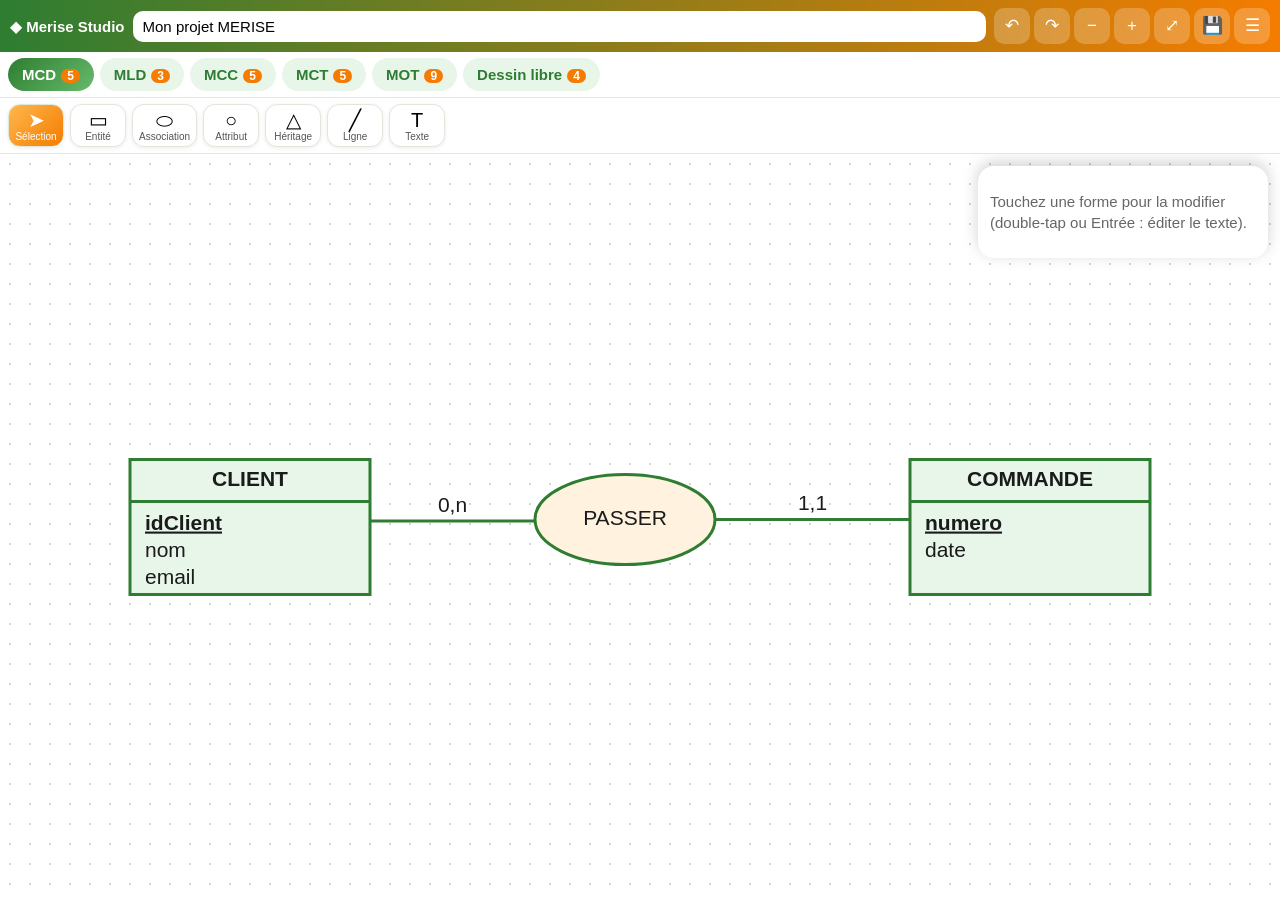
==== index.html @ a1bb3702 "Merise Studio : MCD, MLD, MCC, MCT, MOT" ====
<!DOCTYPE html>
<html lang="fr"><head><meta charset="utf-8">
<meta name="viewport" content="width=device-width,initial-scale=1,maximum-scale=1,user-scalable=no">
<title>Merise Studio</title><link rel="stylesheet" href="style.css"></head>
<body>
<header id="top"><b class="logo">◆ Merise Studio</b><input id="nomProjet" aria-label="Nom du projet">
 <div class="btns"><button data-a="undo" title="Annuler">↶</button><button data-a="redo" title="Rétablir">↷</button>
 <button data-a="zm" title="Zoom -">−</button><button data-a="zp" title="Zoom +">+</button><button data-a="fit" title="Ajuster">⤢</button>
 <button data-a="save" title="Enregistrer">💾</button><button data-a="menu" title="Projets et export">☰</button></div></header>
<nav id="onglets"></nav><div id="outils"></div>
<main><svg id="toile" xmlns="http://www.w3.org/2000/svg"></svg>
<section id="panneau"><button class="poignee" data-a="pan">Propriétés ▲</button><div class="corps"></div></section></main>
<div id="menu" hidden><div class="carte"><button class="fermer" data-m="fermer">✕</button><div class="corps"></div></div></div>
<input type="file" id="fichier" accept=".json" hidden>
<script src="modele.js"></script><script src="rendu.js"></script><script src="stockage.js"></script><script src="interactions.js"></script>
</body></html>
---- style.css ----
/* Identité visuelle : vert, orange, blanc */
:root{--v:#2e7d32;--v2:#66bb6a;--o:#f57c00;--o2:#ffb74d;--bg:#f4f8f1;--ombre:0 4px 14px rgba(0,0,0,.14)}
*{box-sizing:border-box}html,body{margin:0;height:100%}
body{display:flex;flex-direction:column;height:100dvh;font:15px/1.4 "Segoe UI",Roboto,Arial,sans-serif;background:var(--bg);color:#1b1b1b}
#top{display:flex;gap:8px;align-items:center;padding:8px 10px;color:#fff;background:linear-gradient(90deg,var(--v),var(--o));box-shadow:var(--ombre)}
.logo{white-space:nowrap}#nomProjet{flex:1;min-width:60px;border:0;border-radius:10px;padding:7px 10px;font-size:15px}
.btns{display:flex;gap:4px}button{font:inherit;cursor:pointer}
.btns button{width:36px;height:36px;border:0;border-radius:10px;background:rgba(255,255,255,.22);color:#fff;font-size:17px}
#onglets,#outils{display:flex;gap:6px;overflow-x:auto;padding:6px 8px;background:#fff;border-bottom:1px solid #dfe8da}
#onglets button{border:0;border-radius:18px;padding:6px 14px;background:#e8f5e9;color:var(--v);white-space:nowrap;font-weight:600}
#onglets button.actif{background:linear-gradient(135deg,var(--v),var(--v2));color:#fff}
#onglets i{font-style:normal;background:var(--o);color:#fff;border-radius:9px;padding:0 6px;margin-left:5px;font-size:12px}
#outils button{min-width:56px;border:1px solid #dfe8da;border-radius:12px;background:#fff;padding:4px 6px;box-shadow:0 1px 4px rgba(0,0,0,.08);font-size:20px;line-height:1.1}
#outils small{display:block;font-size:10px;color:#555}
#outils button.actif{background:linear-gradient(135deg,var(--o2),var(--o));color:#fff}#outils button.actif small{color:#fff}
main{position:relative;flex:1;overflow:hidden}
#toile{width:100%;height:100%;touch-action:none;background:#fff radial-gradient(#cfd8c9 1px,transparent 1px) 0 0/20px 20px;font-family:Arial,sans-serif;user-select:none}
#panneau{position:absolute;left:0;right:0;bottom:0;max-height:60%;overflow:auto;background:#fff;border-radius:18px 18px 0 0;box-shadow:0 -4px 16px rgba(0,0,0,.18);transform:translateY(calc(100% - 38px));transition:transform .25s}
#panneau.ouvert{transform:none}.poignee{display:block;width:100%;height:38px;border:0;background:linear-gradient(90deg,var(--v2),var(--o2));color:#fff;font-weight:600}
.corps{padding:10px 12px}.corps label{display:block;margin:6px 0 2px;font-size:12px;color:#555}
.corps textarea,.corps input[type=number]{width:100%;border:1px solid #cdd8c8;border-radius:10px;padding:6px 8px;font:inherit}
.corps .rang{display:flex;gap:8px;align-items:center;flex-wrap:wrap}.corps input[type=color]{width:44px;height:34px;border:0;padding:0;background:none}
.corps button,#menu button{border:0;border-radius:10px;padding:8px 12px;margin:3px 3px 0 0;background:linear-gradient(135deg,var(--v),var(--v2));color:#fff;box-shadow:0 2px 6px rgba(0,0,0,.15)}
button.or{background:linear-gradient(135deg,var(--o),var(--o2))!important}.aide{color:#666}
@media(min-width:800px){#panneau{left:auto;right:12px;top:12px;bottom:auto;width:290px;border-radius:16px;transform:none}.poignee{display:none}}
#menu{position:fixed;inset:0;background:rgba(0,0,0,.4);display:flex;align-items:flex-end;justify-content:center;z-index:9}#menu[hidden]{display:none}
#menu .carte{position:relative;width:min(560px,100%);max-height:88%;overflow:auto;background:#fff;border-radius:20px 20px 0 0;box-shadow:var(--ombre)}
#menu .fermer{position:absolute;right:8px;top:8px;background:var(--o)}#menu h3{color:var(--v);margin:14px 0 6px}
.ligne{display:flex;flex-wrap:wrap;gap:4px;align-items:center;border-bottom:1px solid #eee;padding:6px 0}.ligne span{flex:1;font-size:12px;color:#777}
@media(min-width:800px){#menu{align-items:center}#menu .carte{border-radius:20px}}
@media print{#top,#onglets,#outils,#panneau,#menu{display:none!important}#toile{background:#fff}.ui{display:none}}
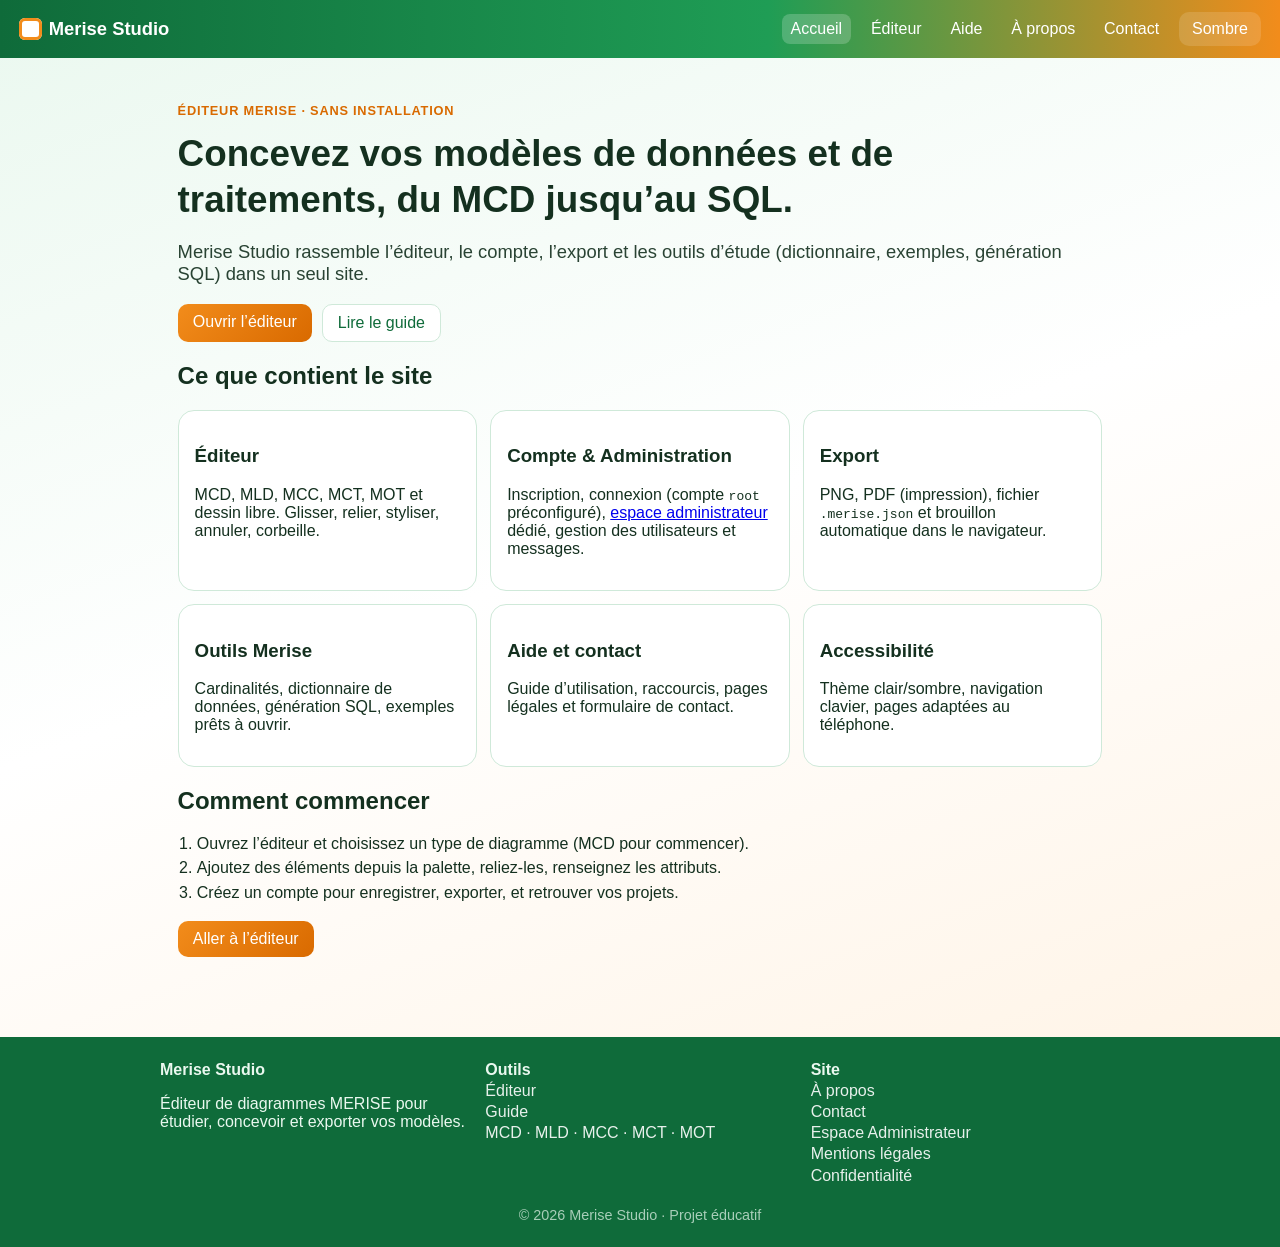
==== commit a69f1c0f: "Update Merise Studio application Co-authored-by: Copilot <223556219+Copilot@users.noreply.github.com" ====
--- a/index.html
+++ b/index.html
@@ -1,16 +1,47 @@
 <!DOCTYPE html>
-<html lang="fr"><head><meta charset="utf-8">
-<meta name="viewport" content="width=device-width,initial-scale=1,maximum-scale=1,user-scalable=no">
-<title>Merise Studio</title><link rel="stylesheet" href="style.css"></head>
-<body>
-<header id="top"><b class="logo">◆ Merise Studio</b><input id="nomProjet" aria-label="Nom du projet">
- <div class="btns"><button data-a="undo" title="Annuler">↶</button><button data-a="redo" title="Rétablir">↷</button>
- <button data-a="zm" title="Zoom -">−</button><button data-a="zp" title="Zoom +">+</button><button data-a="fit" title="Ajuster">⤢</button>
- <button data-a="save" title="Enregistrer">💾</button><button data-a="menu" title="Projets et export">☰</button></div></header>
-<nav id="onglets"></nav><div id="outils"></div>
-<main><svg id="toile" xmlns="http://www.w3.org/2000/svg"></svg>
-<section id="panneau"><button class="poignee" data-a="pan">Propriétés ▲</button><div class="corps"></div></section></main>
-<div id="menu" hidden><div class="carte"><button class="fermer" data-m="fermer">✕</button><div class="corps"></div></div></div>
-<input type="file" id="fichier" accept=".json" hidden>
-<script src="modele.js"></script><script src="rendu.js"></script><script src="stockage.js"></script><script src="interactions.js"></script>
-</body></html>
+<html lang="fr">
+<head>
+<meta charset="utf-8">
+<meta name="viewport" content="width=device-width,initial-scale=1">
+<meta name="description" content="Merise Studio : éditeur gratuit de diagrammes MCD, MLD, MCC, MCT et MOT. Enregistrez, exportez en PNG ou PDF, générez du SQL.">
+<meta name="theme-color" content="#0f6b3a">
+<title>Merise Studio — diagrammes MERISE en ligne</title>
+<link rel="icon" href="favicon.svg" type="image/svg+xml">
+<link rel="manifest" href="manifest.webmanifest">
+<link rel="stylesheet" href="css/style.css">
+</head>
+<body data-page="index.html">
+<main id="contenu" class="page">
+  <section class="hero">
+    <p class="eyebrow">Éditeur MERISE · sans installation</p>
+    <h1>Concevez vos modèles de données et de traitements, du MCD jusqu’au SQL.</h1>
+    <p class="lead">Merise Studio rassemble l’éditeur, le compte, l’export et les outils d’étude (dictionnaire, exemples, génération SQL) dans un seul site.</p>
+    <p class="cta">
+      <a class="btn primaire" href="editeur.html">Ouvrir l’éditeur</a>
+      <a class="btn" href="aide.html">Lire le guide</a>
+    </p>
+  </section>
+  <section class="bloc">
+    <h2>Ce que contient le site</h2>
+    <div class="cartes">
+      <article><h3>Éditeur</h3><p>MCD, MLD, MCC, MCT, MOT et dessin libre. Glisser, relier, styliser, annuler, corbeille.</p></article>
+      <article><h3>Compte & Administration</h3><p>Inscription, connexion (compte <code>root</code> préconfiguré), <a href="admin.html">espace administrateur</a> dédié, gestion des utilisateurs et messages.</p></article>
+      <article><h3>Export</h3><p>PNG, PDF (impression), fichier <code>.merise.json</code> et brouillon automatique dans le navigateur.</p></article>
+      <article><h3>Outils Merise</h3><p>Cardinalités, dictionnaire de données, génération SQL, exemples prêts à ouvrir.</p></article>
+      <article><h3>Aide et contact</h3><p>Guide d’utilisation, raccourcis, pages légales et formulaire de contact.</p></article>
+      <article><h3>Accessibilité</h3><p>Thème clair/sombre, navigation clavier, pages adaptées au téléphone.</p></article>
+    </div>
+  </section>
+  <section class="bloc">
+    <h2>Comment commencer</h2>
+    <ol class="etapes">
+      <li>Ouvrez l’éditeur et choisissez un type de diagramme (MCD pour commencer).</li>
+      <li>Ajoutez des éléments depuis la palette, reliez-les, renseignez les attributs.</li>
+      <li>Créez un compte pour enregistrer, exporter, et retrouver vos projets.</li>
+    </ol>
+    <p class="cta"><a class="btn primaire" href="editeur.html">Aller à l’éditeur</a></p>
+  </section>
+</main>
+<script src="js/site.js"></script>
+</body>
+</html>
--- a/css/style.css
+++ b/css/style.css
@@ -0,0 +1,134 @@
+/* Merise Studio : vert, orange et blanc, cartes arrondies */
+:root{--vert:#1f9d55;--vert2:#0f6b3a;--orange:#f28c1b;--orange2:#d96a00;--texte:#14301f}
+*{box-sizing:border-box}
+body{margin:0;min-height:100vh;display:flex;flex-direction:column;color:var(--texte);
+  font-family:"Trebuchet MS","Segoe UI",sans-serif;
+  background:linear-gradient(160deg,#eaf8ef,#fff 45%,#fff1e0)}
+.barre{display:flex;flex-wrap:wrap;gap:.6rem;align-items:center;padding:.7rem 1rem;color:#fff;
+  background:linear-gradient(90deg,var(--vert2),var(--vert) 60%,var(--orange))}
+.barre h1{font-size:1.25rem;margin:0}
+.actions{display:flex;flex-wrap:wrap;gap:.4rem;margin-left:auto}
+input,select,textarea{font:inherit;padding:.45rem .7rem;border-radius:10px;border:1px solid #bfdcca;max-width:100%}
+.barre input,.barre select{border:0}
+button{font:inherit;border:0;border-radius:10px;padding:.5rem .8rem;cursor:pointer;background:#fff;color:var(--vert2);box-shadow:0 1px 3px #0002}
+button.primaire{background:linear-gradient(135deg,var(--orange),var(--orange2));color:#fff}
+button.danger{background:#fff1e0;color:var(--orange2)}
+button:disabled{opacity:.4;cursor:default}
+button.actif{background:var(--orange);color:#fff}
+:focus-visible{outline:3px solid var(--orange);outline-offset:2px}
+body.app main{flex:1;display:grid;grid-template-columns:180px 1fr 280px;gap:.8rem;padding:.8rem;min-height:0}
+.carte{background:#fff;border-radius:18px;padding:.9rem;border:1px solid #cfe9d9;box-shadow:0 4px 16px #0f6b3a22}
+.carte h2{margin:0 0 .6rem;font-size:1rem}
+#boutonsPalette{display:flex;flex-direction:column;gap:.5rem}
+#boutonsPalette button{background:#eaf8ef;text-align:left}
+.outils{display:flex;flex-wrap:wrap;gap:.4rem}
+.outils button{background:#eaf8ef}
+.outils button.danger{background:#fff1e0}
+.outils button.actif{background:var(--orange);color:#fff}
+#champs{display:flex;flex-direction:column;gap:.5rem;margin-top:.8rem}
+#champs label{font-size:.9rem;display:flex;flex-direction:column;gap:.2rem}
+#champs textarea{min-height:110px}
+.aide{font-size:.9rem;opacity:.75}
+.zone{padding:0;overflow:auto;height:calc(100vh - 140px)}
+#toile{display:block;background-image:radial-gradient(#cfe9d9 1px,transparent 1px);background-size:24px 24px}
+.noeud{cursor:grab;touch-action:none}.lien{cursor:pointer}
+#toast{position:fixed;left:50%;bottom:1.2rem;transform:translateX(-50%);background:var(--vert2);color:#fff;
+  padding:.6rem 1.1rem;border-radius:999px;opacity:0;pointer-events:none;transition:opacity .25s;max-width:90vw;text-align:center}
+#toast.visible{opacity:1}
+dialog{border:0;border-radius:20px;padding:1.2rem;width:min(92vw,440px);box-shadow:0 10px 40px #0004}
+dialog::backdrop{background:#0f6b3a66}
+dialog h2{margin-top:0}
+dialog form,.liste{display:flex;flex-direction:column;gap:.6rem}
+.liste button{display:flex;justify-content:space-between;gap:1rem;text-align:left;background:#eaf8ef}
+.liste button.danger{background:#fff1e0}
+.ligne{display:flex;gap:.4rem;align-items:center;justify-content:space-between;padding:.4rem 0;border-bottom:1px solid #e3f1e8}
+.ligne small{display:block;opacity:.7}
+.erreur{color:#b3261e;margin:0}
+@media(max-width:860px){
+  body.app main{grid-template-columns:1fr}
+  #boutonsPalette{flex-direction:row;flex-wrap:wrap}
+  .zone{height:60vh}
+  .actions{margin-left:0}
+}
+@media(prefers-reduced-motion:reduce){#toast{transition:none}}
+/* Panneau de style */
+#proprietes{max-height:calc(100vh - 140px);overflow:auto}
+#champs h3{margin:.8rem 0 0;font-size:.95rem;color:var(--vert2);border-top:1px solid #cfe9d9;padding-top:.5rem}
+#champs h3:first-child{border-top:0;padding-top:0;margin-top:0}
+#champs label.ligneS{flex-direction:row;justify-content:space-between;align-items:center;gap:.6rem}
+#champs label.ligneS select{flex:1;min-width:0}
+.groupe-boutons{display:flex;gap:.3rem;margin:.2rem 0 .4rem}
+.groupe-boutons button{flex:1;padding:.35rem .4rem;font-size:.85rem;background:#eaf8ef;border-radius:8px;font-weight:600}
+.groupe-boutons button.actif{background:var(--orange);color:#fff}
+.groupe-boutons button.btn-u{text-decoration:underline}
+.groupe-boutons button.btn-b{font-weight:bold}
+.groupe-boutons button.btn-i{font-style:italic}
+.valeur-range{font-size:.8rem;color:#557;min-width:2.4rem;text-align:right;font-family:Consolas,monospace}
+.btn-petit{padding:.25rem .5rem;font-size:.78rem;background:#eaf8ef;border-radius:6px;cursor:pointer}
+.btn-petit:hover{background:#d5eedc}
+.ligne-outils{display:flex;flex-wrap:wrap;gap:.35rem;align-items:center;margin:.2rem 0}
+input[type=color]{padding:0;width:44px;height:30px;border:1px solid #bfdcca;background:#fff;cursor:pointer;border-radius:8px}
+input[type=range]{padding:0;flex:1;min-width:0;accent-color:var(--orange)}
+input[type=checkbox]{width:20px;height:20px;accent-color:var(--vert)}
+#champs button{background:#eaf8ef}
+html.sombre #champs h3{border-color:#2a5a3d;color:#6edb96}
+html.sombre .groupe-boutons button,html.sombre .btn-petit{background:#1c3a28;color:#e8f7ee}
+html.sombre .groupe-boutons button.actif{background:var(--orange);color:#fff}
+html.sombre .valeur-range{color:#9fc7ad}
+@media(max-width:860px){#proprietes{max-height:none}}
+
+/* ---- Site public ---- */
+.skip{position:absolute;left:-999px;top:.5rem;z-index:20;background:#fff;padding:.4rem .8rem;border-radius:8px}
+.skip:focus{left:.5rem}
+.site-barre{display:flex;flex-wrap:wrap;align-items:center;gap:.8rem;padding:.75rem 1.2rem;color:#fff;
+  background:linear-gradient(90deg,var(--vert2),var(--vert) 60%,var(--orange))}
+.marque,.marque-app{color:#fff;text-decoration:none;font-weight:700;font-size:1.15rem;display:flex;align-items:center;gap:.45rem}
+.logo{width:1.4rem;height:1.4rem;border-radius:6px;background:#fff;box-shadow:inset 0 0 0 3px #f28c1b}
+.site-nav{display:flex;flex-wrap:wrap;gap:.3rem .7rem;margin-left:auto;align-items:center}
+.site-nav a{color:#fff;text-decoration:none;padding:.35rem .55rem;border-radius:8px}
+.site-nav a[aria-current=page],.site-nav a:hover{background:#ffffff33}
+.menu-btn{display:none}
+.theme-btn{background:#ffffff22;color:#fff;box-shadow:none}
+.page{max-width:960px;margin:0 auto;padding:2rem 1.1rem 4rem}
+.hero h1{font-size:clamp(1.6rem,4vw,2.3rem);line-height:1.25;margin:.3rem 0 1rem}
+.eyebrow{text-transform:uppercase;letter-spacing:.06em;font-size:.8rem;color:var(--orange2);font-weight:700}
+.lead{font-size:1.15rem;opacity:.9}
+.cta{display:flex;flex-wrap:wrap;gap:.6rem;margin-top:1.2rem}
+a.btn{display:inline-block;text-decoration:none;border-radius:10px;padding:.55rem .95rem;background:#fff;color:var(--vert2);border:1px solid #cfe9d9}
+a.btn.primaire,button.primaire{background:linear-gradient(135deg,var(--orange),var(--orange2));color:#fff;border:0}
+.cartes{display:grid;grid-template-columns:repeat(auto-fit,minmax(240px,1fr));gap:.8rem}
+.cartes article{background:#fff;border:1px solid #cfe9d9;border-radius:16px;padding:1rem}
+.etapes{padding-left:1.2rem}
+.etapes li{margin:.4rem 0}
+.texte h2{color:var(--vert2);margin-top:1.8rem}
+.texte ul,.texte ol{line-height:1.55}
+.site-pied{margin-top:auto;background:#0f6b3a;color:#eaf8ef;padding:1.5rem 1.2rem}
+.pied-grille{display:grid;grid-template-columns:repeat(auto-fit,minmax(180px,1fr));gap:1rem;max-width:960px;margin:0 auto}
+.site-pied a{display:block;color:#fff;text-decoration:none;opacity:.9;margin:.2rem 0}
+.site-pied .copy{text-align:center;opacity:.7;margin:1.2rem 0 0;font-size:.9rem}
+.form-bloc{display:flex;flex-direction:column;gap:.7rem;max-width:440px}
+.ok{color:var(--vert2);font-weight:700}
+.table{width:100%;border-collapse:collapse}
+.table th,.table td{text-align:left;padding:.45rem .5rem;border-bottom:1px solid #cfe9d9}
+.zoom-barre{display:flex;flex-wrap:wrap;gap:.35rem;padding:.4rem .5rem;border-bottom:1px solid #cfe9d9;background:#f6fbf8;position:sticky;top:0;z-index:1}
+.zoom-barre button{padding:.3rem .6rem;font-size:.9rem}
+#toile.sans-grille{background-image:none}
+.cardin{display:flex;flex-wrap:wrap;gap:.3rem}
+.cardin button{background:#fff1e0}
+.dlg-code{width:min(92vw,640px)}
+.dlg-code textarea{width:100%;min-height:220px;font-family:Consolas,monospace;font-size:.85rem}
+html.sombre{color-scheme:dark}
+html.sombre body{color:#e8f7ee;background:#0c1a12}
+html.sombre .cartes article,html.sombre .carte,html.sombre dialog,html.sombre input,html.sombre select,html.sombre textarea,html.sombre a.btn:not(.primaire){background:#14261c;color:#e8f7ee;border-color:#2a5a3d}
+html.sombre button{background:#1c3a28;color:#e8f7ee}
+html.sombre button.primaire{background:linear-gradient(135deg,var(--orange),var(--orange2));color:#fff}
+html.sombre .zoom-barre{background:#102018;border-color:#2a5a3d}
+html.sombre .table th,html.sombre .table td{border-color:#2a5a3d}
+html.sombre .site-pied{background:#08140e}
+@media(max-width:720px){
+  .menu-btn{display:inline-block}
+  .site-nav{display:none;width:100%}
+  .site-nav.ouvert{display:flex;flex-direction:column;align-items:stretch}
+}
+body.app{min-height:100vh}
+.marque-app{margin-right:.4rem}
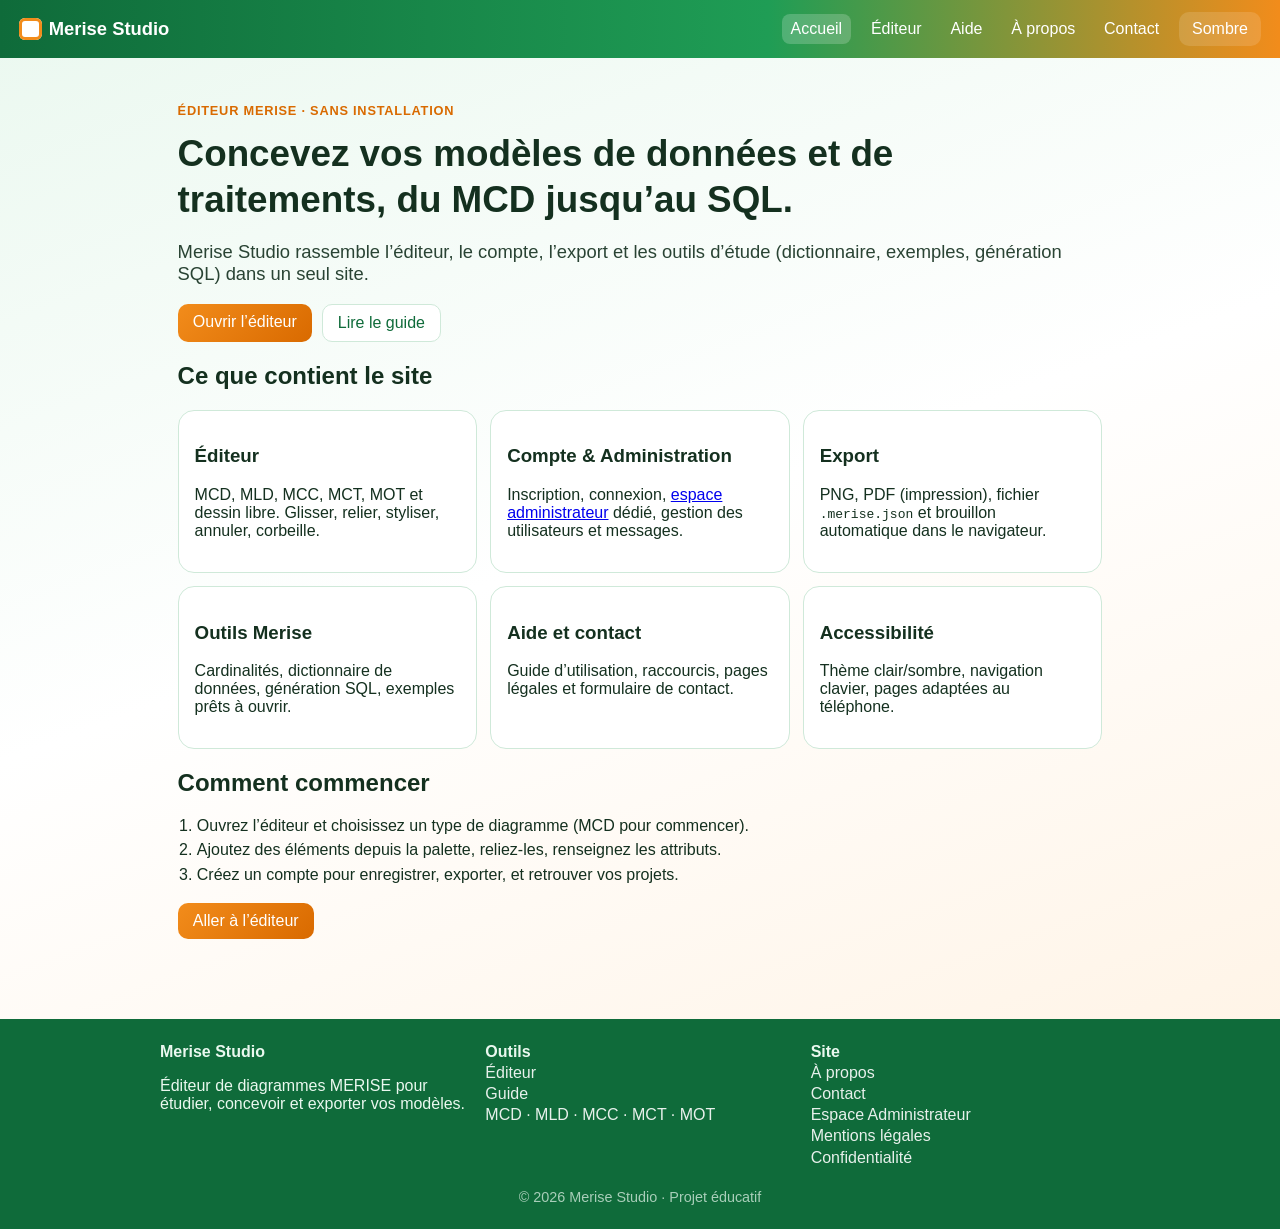
==== commit 0b25aac0: "Harden account password security Co-authored-by: Copilot <223556219+Copilot@users.noreply.github.com" ====
--- a/index.html
+++ b/index.html
@@ -25,7 +25,7 @@
     <h2>Ce que contient le site</h2>
     <div class="cartes">
       <article><h3>Éditeur</h3><p>MCD, MLD, MCC, MCT, MOT et dessin libre. Glisser, relier, styliser, annuler, corbeille.</p></article>
-      <article><h3>Compte & Administration</h3><p>Inscription, connexion (compte <code>root</code> préconfiguré), <a href="admin.html">espace administrateur</a> dédié, gestion des utilisateurs et messages.</p></article>
+      <article><h3>Compte & Administration</h3><p>Inscription, connexion, <a href="admin.html">espace administrateur</a> dédié, gestion des utilisateurs et messages.</p></article>
       <article><h3>Export</h3><p>PNG, PDF (impression), fichier <code>.merise.json</code> et brouillon automatique dans le navigateur.</p></article>
       <article><h3>Outils Merise</h3><p>Cardinalités, dictionnaire de données, génération SQL, exemples prêts à ouvrir.</p></article>
       <article><h3>Aide et contact</h3><p>Guide d’utilisation, raccourcis, pages légales et formulaire de contact.</p></article>
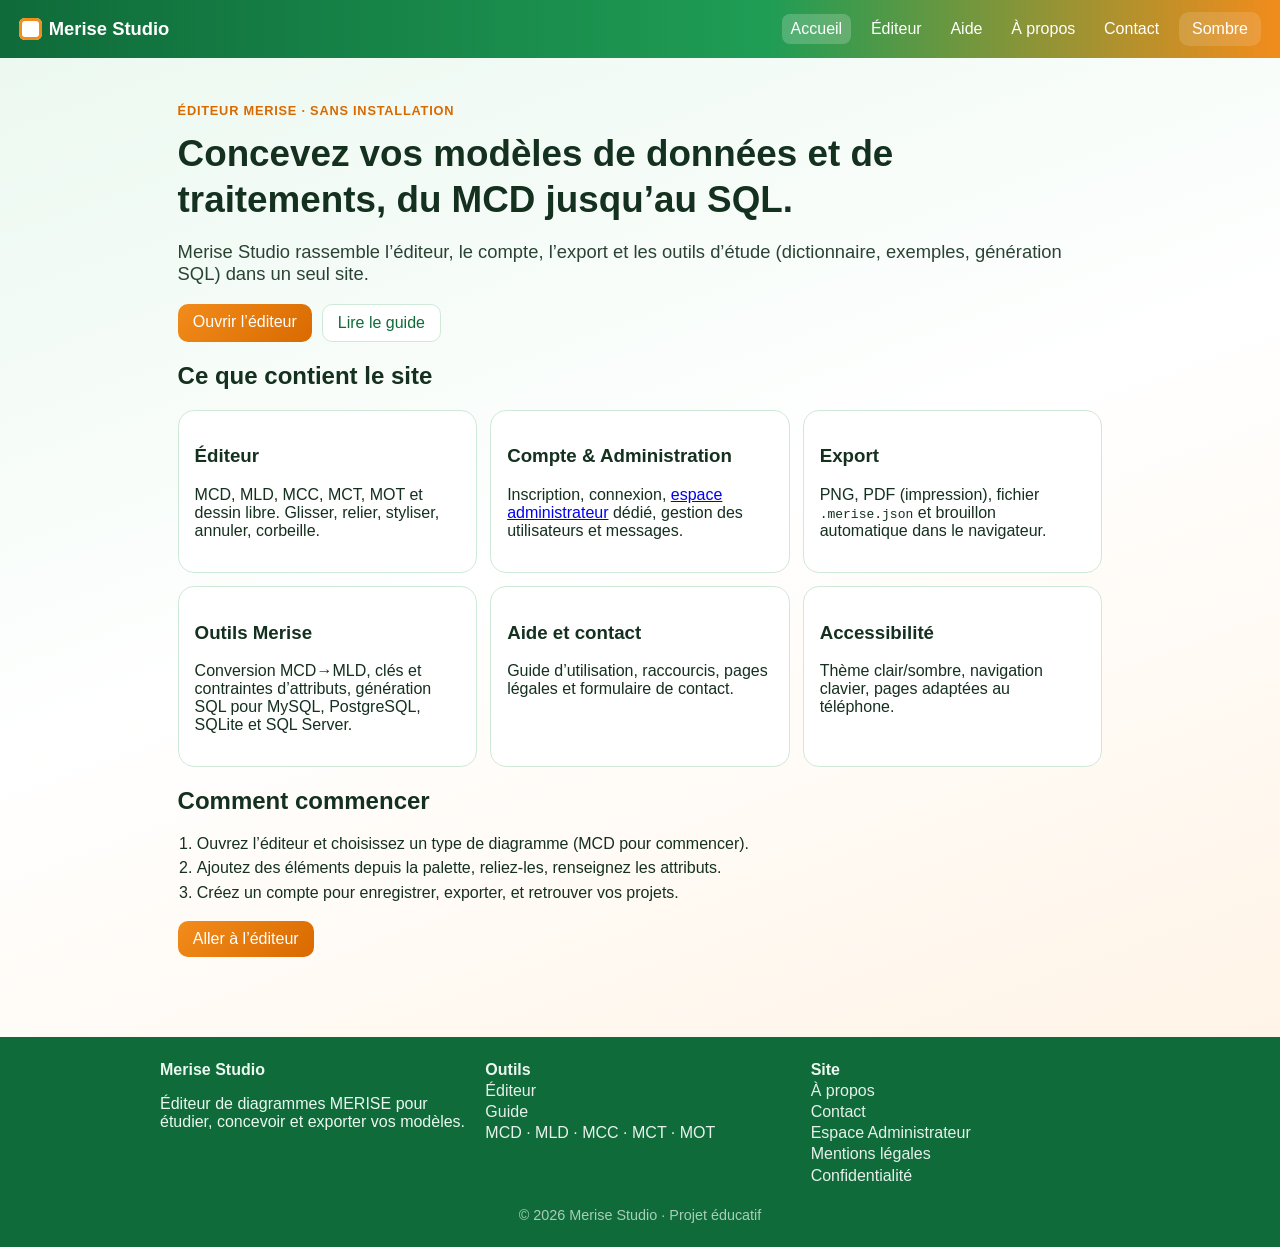
==== commit cb0738f9: "Add MERISE attribute editing and SQL generation Co-authored-by: Copilot <223556219+Copilot@users.nor" ====
--- a/index.html
+++ b/index.html
@@ -27,7 +27,7 @@
       <article><h3>Éditeur</h3><p>MCD, MLD, MCC, MCT, MOT et dessin libre. Glisser, relier, styliser, annuler, corbeille.</p></article>
       <article><h3>Compte & Administration</h3><p>Inscription, connexion, <a href="admin.html">espace administrateur</a> dédié, gestion des utilisateurs et messages.</p></article>
       <article><h3>Export</h3><p>PNG, PDF (impression), fichier <code>.merise.json</code> et brouillon automatique dans le navigateur.</p></article>
-      <article><h3>Outils Merise</h3><p>Cardinalités, dictionnaire de données, génération SQL, exemples prêts à ouvrir.</p></article>
+      <article><h3>Outils Merise</h3><p>Conversion MCD→MLD, clés et contraintes d’attributs, génération SQL pour MySQL, PostgreSQL, SQLite et SQL Server.</p></article>
       <article><h3>Aide et contact</h3><p>Guide d’utilisation, raccourcis, pages légales et formulaire de contact.</p></article>
       <article><h3>Accessibilité</h3><p>Thème clair/sombre, navigation clavier, pages adaptées au téléphone.</p></article>
     </div>
@@ -43,5 +43,6 @@
   </section>
 </main>
 <script src="js/site.js"></script>
+<script src="js/maintenance.js"></script>
 </body>
 </html>
--- a/css/style.css
+++ b/css/style.css
@@ -106,6 +106,12 @@
 .pied-grille{display:grid;grid-template-columns:repeat(auto-fit,minmax(180px,1fr));gap:1rem;max-width:960px;margin:0 auto}
 .site-pied a{display:block;color:#fff;text-decoration:none;opacity:.9;margin:.2rem 0}
 .site-pied .copy{text-align:center;opacity:.7;margin:1.2rem 0 0;font-size:.9rem}
+.maintenance-overlay{position:fixed;inset:0;z-index:10000;display:grid;place-items:center;padding:1.25rem;background:#0f241aee}
+.maintenance-card{width:min(100%,520px);padding:clamp(1.5rem,5vw,2.5rem);border-radius:20px;background:#fff;color:#14301f;text-align:center;box-shadow:0 16px 48px #0005}
+.maintenance-card h1{font-size:clamp(1.5rem,5vw,2rem);line-height:1.2}
+.maintenance-card p{line-height:1.6}
+.maintenance-label{color:var(--orange2);font-weight:700;text-transform:uppercase;letter-spacing:.08em}
+.maintenance-card .btn{margin-top:.5rem}
 .form-bloc{display:flex;flex-direction:column;gap:.7rem;max-width:440px}
 .ok{color:var(--vert2);font-weight:700}
 .table{width:100%;border-collapse:collapse}
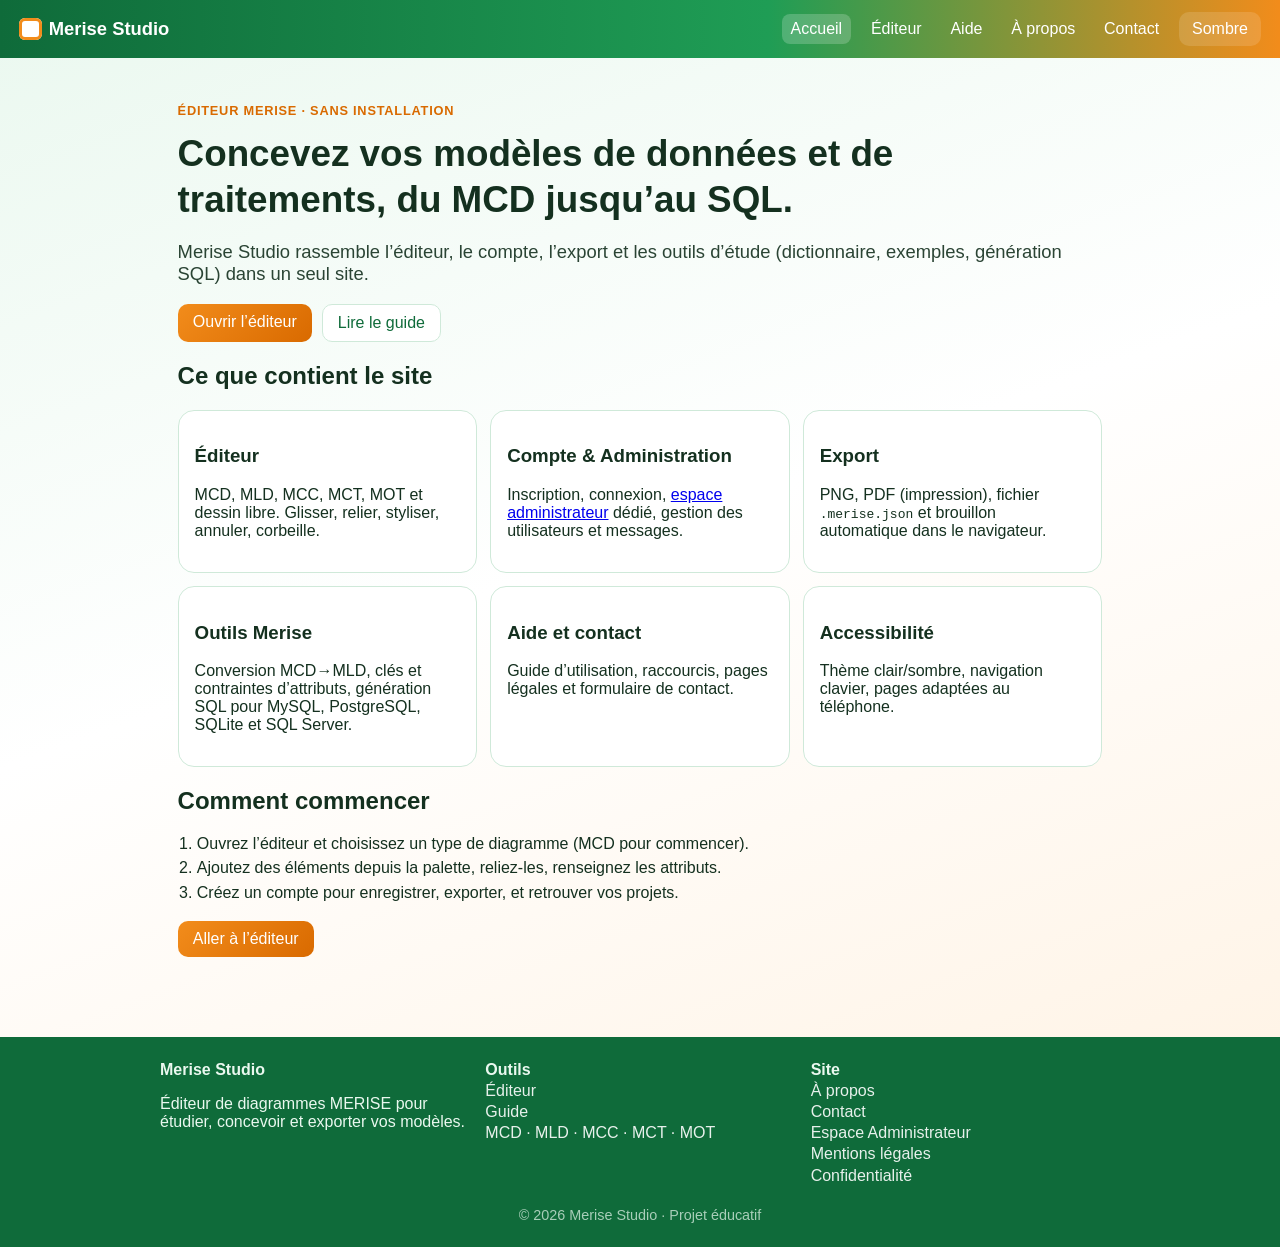
==== commit dbefe503: "feat: ajouter les animations professionnelles du site" ====
--- a/index.html
+++ b/index.html
@@ -1,48 +1,48 @@
-<!DOCTYPE html>
-<html lang="fr">
-<head>
-<meta charset="utf-8">
-<meta name="viewport" content="width=device-width,initial-scale=1">
-<meta name="description" content="Merise Studio : éditeur gratuit de diagrammes MCD, MLD, MCC, MCT et MOT. Enregistrez, exportez en PNG ou PDF, générez du SQL.">
-<meta name="theme-color" content="#0f6b3a">
-<title>Merise Studio — diagrammes MERISE en ligne</title>
-<link rel="icon" href="favicon.svg" type="image/svg+xml">
-<link rel="manifest" href="manifest.webmanifest">
-<link rel="stylesheet" href="css/style.css">
-</head>
-<body data-page="index.html">
-<main id="contenu" class="page">
-  <section class="hero">
-    <p class="eyebrow">Éditeur MERISE · sans installation</p>
-    <h1>Concevez vos modèles de données et de traitements, du MCD jusqu’au SQL.</h1>
-    <p class="lead">Merise Studio rassemble l’éditeur, le compte, l’export et les outils d’étude (dictionnaire, exemples, génération SQL) dans un seul site.</p>
-    <p class="cta">
-      <a class="btn primaire" href="editeur.html">Ouvrir l’éditeur</a>
-      <a class="btn" href="aide.html">Lire le guide</a>
-    </p>
-  </section>
-  <section class="bloc">
-    <h2>Ce que contient le site</h2>
-    <div class="cartes">
-      <article><h3>Éditeur</h3><p>MCD, MLD, MCC, MCT, MOT et dessin libre. Glisser, relier, styliser, annuler, corbeille.</p></article>
-      <article><h3>Compte & Administration</h3><p>Inscription, connexion, <a href="admin.html">espace administrateur</a> dédié, gestion des utilisateurs et messages.</p></article>
-      <article><h3>Export</h3><p>PNG, PDF (impression), fichier <code>.merise.json</code> et brouillon automatique dans le navigateur.</p></article>
-      <article><h3>Outils Merise</h3><p>Conversion MCD→MLD, clés et contraintes d’attributs, génération SQL pour MySQL, PostgreSQL, SQLite et SQL Server.</p></article>
-      <article><h3>Aide et contact</h3><p>Guide d’utilisation, raccourcis, pages légales et formulaire de contact.</p></article>
-      <article><h3>Accessibilité</h3><p>Thème clair/sombre, navigation clavier, pages adaptées au téléphone.</p></article>
-    </div>
-  </section>
-  <section class="bloc">
-    <h2>Comment commencer</h2>
-    <ol class="etapes">
-      <li>Ouvrez l’éditeur et choisissez un type de diagramme (MCD pour commencer).</li>
-      <li>Ajoutez des éléments depuis la palette, reliez-les, renseignez les attributs.</li>
-      <li>Créez un compte pour enregistrer, exporter, et retrouver vos projets.</li>
-    </ol>
-    <p class="cta"><a class="btn primaire" href="editeur.html">Aller à l’éditeur</a></p>
-  </section>
-</main>
-<script src="js/site.js"></script>
-<script src="js/maintenance.js"></script>
-</body>
-</html>
+<!DOCTYPE html>
+<html lang="fr">
+<head>
+<meta charset="utf-8">
+<meta name="viewport" content="width=device-width,initial-scale=1">
+<meta name="description" content="Merise Studio : éditeur gratuit de diagrammes MCD, MLD, MCC, MCT et MOT. Enregistrez, exportez en PNG ou PDF, générez du SQL.">
+<meta name="theme-color" content="#0f6b3a">
+<title>Merise Studio — diagrammes MERISE en ligne</title>
+<link rel="icon" href="favicon.svg" type="image/svg+xml">
+<link rel="manifest" href="manifest.webmanifest">
+<link rel="stylesheet" href="css/style.css?v=9">
+</head>
+<body data-page="index.html">
+<main id="contenu" class="page">
+  <section class="hero">
+    <p class="eyebrow">Éditeur MERISE · sans installation</p>
+    <h1>Concevez vos modèles de données et de traitements, du MCD jusqu’au SQL.</h1>
+    <p class="lead">Merise Studio rassemble l’éditeur, le compte, l’export et les outils d’étude (dictionnaire, exemples, génération SQL) dans un seul site.</p>
+    <p class="cta">
+      <a class="btn primaire" href="editeur.html">Ouvrir l’éditeur</a>
+      <a class="btn" href="aide.html">Lire le guide</a>
+    </p>
+  </section>
+  <section class="bloc">
+    <h2>Ce que contient le site</h2>
+    <div class="cartes">
+      <article><h3>Éditeur</h3><p>MCD, MLD, MCC, MCT, MOT et dessin libre. Glisser, relier, styliser, annuler, corbeille.</p></article>
+      <article><h3>Compte & Administration</h3><p>Inscription, connexion, <a href="admin.html">espace administrateur</a> dédié, gestion des utilisateurs et messages.</p></article>
+      <article><h3>Export</h3><p>PNG, PDF (impression), fichier <code>.merise.json</code> et brouillon automatique dans le navigateur.</p></article>
+      <article><h3>Outils Merise</h3><p>Conversion MCD→MLD, clés et contraintes d’attributs, génération SQL pour MySQL, PostgreSQL, SQLite et SQL Server.</p></article>
+      <article><h3>Aide et contact</h3><p>Guide d’utilisation, raccourcis, pages légales et formulaire de contact.</p></article>
+      <article><h3>Accessibilité</h3><p>Thème clair/sombre, navigation clavier, pages adaptées au téléphone.</p></article>
+    </div>
+  </section>
+  <section class="bloc">
+    <h2>Comment commencer</h2>
+    <ol class="etapes">
+      <li>Ouvrez l’éditeur et choisissez un type de diagramme (MCD pour commencer).</li>
+      <li>Ajoutez des éléments depuis la palette, reliez-les, renseignez les attributs.</li>
+      <li>Créez un compte pour enregistrer, exporter, et retrouver vos projets.</li>
+    </ol>
+    <p class="cta"><a class="btn primaire" href="editeur.html">Aller à l’éditeur</a></p>
+  </section>
+</main>
+<script src="js/site.js?v=3"></script>
+<script src="js/maintenance.js"></script>
+</body>
+</html>
--- a/css/style.css
+++ b/css/style.css
@@ -1,140 +1,179 @@
-/* Merise Studio : vert, orange et blanc, cartes arrondies */
-:root{--vert:#1f9d55;--vert2:#0f6b3a;--orange:#f28c1b;--orange2:#d96a00;--texte:#14301f}
-*{box-sizing:border-box}
-body{margin:0;min-height:100vh;display:flex;flex-direction:column;color:var(--texte);
-  font-family:"Trebuchet MS","Segoe UI",sans-serif;
-  background:linear-gradient(160deg,#eaf8ef,#fff 45%,#fff1e0)}
-.barre{display:flex;flex-wrap:wrap;gap:.6rem;align-items:center;padding:.7rem 1rem;color:#fff;
-  background:linear-gradient(90deg,var(--vert2),var(--vert) 60%,var(--orange))}
-.barre h1{font-size:1.25rem;margin:0}
-.actions{display:flex;flex-wrap:wrap;gap:.4rem;margin-left:auto}
-input,select,textarea{font:inherit;padding:.45rem .7rem;border-radius:10px;border:1px solid #bfdcca;max-width:100%}
-.barre input,.barre select{border:0}
-button{font:inherit;border:0;border-radius:10px;padding:.5rem .8rem;cursor:pointer;background:#fff;color:var(--vert2);box-shadow:0 1px 3px #0002}
-button.primaire{background:linear-gradient(135deg,var(--orange),var(--orange2));color:#fff}
-button.danger{background:#fff1e0;color:var(--orange2)}
-button:disabled{opacity:.4;cursor:default}
-button.actif{background:var(--orange);color:#fff}
-:focus-visible{outline:3px solid var(--orange);outline-offset:2px}
-body.app main{flex:1;display:grid;grid-template-columns:180px 1fr 280px;gap:.8rem;padding:.8rem;min-height:0}
-.carte{background:#fff;border-radius:18px;padding:.9rem;border:1px solid #cfe9d9;box-shadow:0 4px 16px #0f6b3a22}
-.carte h2{margin:0 0 .6rem;font-size:1rem}
-#boutonsPalette{display:flex;flex-direction:column;gap:.5rem}
-#boutonsPalette button{background:#eaf8ef;text-align:left}
-.outils{display:flex;flex-wrap:wrap;gap:.4rem}
-.outils button{background:#eaf8ef}
-.outils button.danger{background:#fff1e0}
-.outils button.actif{background:var(--orange);color:#fff}
-#champs{display:flex;flex-direction:column;gap:.5rem;margin-top:.8rem}
-#champs label{font-size:.9rem;display:flex;flex-direction:column;gap:.2rem}
-#champs textarea{min-height:110px}
-.aide{font-size:.9rem;opacity:.75}
-.zone{padding:0;overflow:auto;height:calc(100vh - 140px)}
-#toile{display:block;background-image:radial-gradient(#cfe9d9 1px,transparent 1px);background-size:24px 24px}
-.noeud{cursor:grab;touch-action:none}.lien{cursor:pointer}
-#toast{position:fixed;left:50%;bottom:1.2rem;transform:translateX(-50%);background:var(--vert2);color:#fff;
-  padding:.6rem 1.1rem;border-radius:999px;opacity:0;pointer-events:none;transition:opacity .25s;max-width:90vw;text-align:center}
-#toast.visible{opacity:1}
-dialog{border:0;border-radius:20px;padding:1.2rem;width:min(92vw,440px);box-shadow:0 10px 40px #0004}
-dialog::backdrop{background:#0f6b3a66}
-dialog h2{margin-top:0}
-dialog form,.liste{display:flex;flex-direction:column;gap:.6rem}
-.liste button{display:flex;justify-content:space-between;gap:1rem;text-align:left;background:#eaf8ef}
-.liste button.danger{background:#fff1e0}
-.ligne{display:flex;gap:.4rem;align-items:center;justify-content:space-between;padding:.4rem 0;border-bottom:1px solid #e3f1e8}
-.ligne small{display:block;opacity:.7}
-.erreur{color:#b3261e;margin:0}
-@media(max-width:860px){
-  body.app main{grid-template-columns:1fr}
-  #boutonsPalette{flex-direction:row;flex-wrap:wrap}
-  .zone{height:60vh}
-  .actions{margin-left:0}
-}
-@media(prefers-reduced-motion:reduce){#toast{transition:none}}
-/* Panneau de style */
-#proprietes{max-height:calc(100vh - 140px);overflow:auto}
-#champs h3{margin:.8rem 0 0;font-size:.95rem;color:var(--vert2);border-top:1px solid #cfe9d9;padding-top:.5rem}
-#champs h3:first-child{border-top:0;padding-top:0;margin-top:0}
-#champs label.ligneS{flex-direction:row;justify-content:space-between;align-items:center;gap:.6rem}
-#champs label.ligneS select{flex:1;min-width:0}
-.groupe-boutons{display:flex;gap:.3rem;margin:.2rem 0 .4rem}
-.groupe-boutons button{flex:1;padding:.35rem .4rem;font-size:.85rem;background:#eaf8ef;border-radius:8px;font-weight:600}
-.groupe-boutons button.actif{background:var(--orange);color:#fff}
-.groupe-boutons button.btn-u{text-decoration:underline}
-.groupe-boutons button.btn-b{font-weight:bold}
-.groupe-boutons button.btn-i{font-style:italic}
-.valeur-range{font-size:.8rem;color:#557;min-width:2.4rem;text-align:right;font-family:Consolas,monospace}
-.btn-petit{padding:.25rem .5rem;font-size:.78rem;background:#eaf8ef;border-radius:6px;cursor:pointer}
-.btn-petit:hover{background:#d5eedc}
-.ligne-outils{display:flex;flex-wrap:wrap;gap:.35rem;align-items:center;margin:.2rem 0}
-input[type=color]{padding:0;width:44px;height:30px;border:1px solid #bfdcca;background:#fff;cursor:pointer;border-radius:8px}
-input[type=range]{padding:0;flex:1;min-width:0;accent-color:var(--orange)}
-input[type=checkbox]{width:20px;height:20px;accent-color:var(--vert)}
-#champs button{background:#eaf8ef}
-html.sombre #champs h3{border-color:#2a5a3d;color:#6edb96}
-html.sombre .groupe-boutons button,html.sombre .btn-petit{background:#1c3a28;color:#e8f7ee}
-html.sombre .groupe-boutons button.actif{background:var(--orange);color:#fff}
-html.sombre .valeur-range{color:#9fc7ad}
-@media(max-width:860px){#proprietes{max-height:none}}
-
-/* ---- Site public ---- */
-.skip{position:absolute;left:-999px;top:.5rem;z-index:20;background:#fff;padding:.4rem .8rem;border-radius:8px}
-.skip:focus{left:.5rem}
-.site-barre{display:flex;flex-wrap:wrap;align-items:center;gap:.8rem;padding:.75rem 1.2rem;color:#fff;
-  background:linear-gradient(90deg,var(--vert2),var(--vert) 60%,var(--orange))}
-.marque,.marque-app{color:#fff;text-decoration:none;font-weight:700;font-size:1.15rem;display:flex;align-items:center;gap:.45rem}
-.logo{width:1.4rem;height:1.4rem;border-radius:6px;background:#fff;box-shadow:inset 0 0 0 3px #f28c1b}
-.site-nav{display:flex;flex-wrap:wrap;gap:.3rem .7rem;margin-left:auto;align-items:center}
-.site-nav a{color:#fff;text-decoration:none;padding:.35rem .55rem;border-radius:8px}
-.site-nav a[aria-current=page],.site-nav a:hover{background:#ffffff33}
-.menu-btn{display:none}
-.theme-btn{background:#ffffff22;color:#fff;box-shadow:none}
-.page{max-width:960px;margin:0 auto;padding:2rem 1.1rem 4rem}
-.hero h1{font-size:clamp(1.6rem,4vw,2.3rem);line-height:1.25;margin:.3rem 0 1rem}
-.eyebrow{text-transform:uppercase;letter-spacing:.06em;font-size:.8rem;color:var(--orange2);font-weight:700}
-.lead{font-size:1.15rem;opacity:.9}
-.cta{display:flex;flex-wrap:wrap;gap:.6rem;margin-top:1.2rem}
-a.btn{display:inline-block;text-decoration:none;border-radius:10px;padding:.55rem .95rem;background:#fff;color:var(--vert2);border:1px solid #cfe9d9}
-a.btn.primaire,button.primaire{background:linear-gradient(135deg,var(--orange),var(--orange2));color:#fff;border:0}
-.cartes{display:grid;grid-template-columns:repeat(auto-fit,minmax(240px,1fr));gap:.8rem}
-.cartes article{background:#fff;border:1px solid #cfe9d9;border-radius:16px;padding:1rem}
-.etapes{padding-left:1.2rem}
-.etapes li{margin:.4rem 0}
-.texte h2{color:var(--vert2);margin-top:1.8rem}
-.texte ul,.texte ol{line-height:1.55}
-.site-pied{margin-top:auto;background:#0f6b3a;color:#eaf8ef;padding:1.5rem 1.2rem}
-.pied-grille{display:grid;grid-template-columns:repeat(auto-fit,minmax(180px,1fr));gap:1rem;max-width:960px;margin:0 auto}
-.site-pied a{display:block;color:#fff;text-decoration:none;opacity:.9;margin:.2rem 0}
-.site-pied .copy{text-align:center;opacity:.7;margin:1.2rem 0 0;font-size:.9rem}
-.maintenance-overlay{position:fixed;inset:0;z-index:10000;display:grid;place-items:center;padding:1.25rem;background:#0f241aee}
-.maintenance-card{width:min(100%,520px);padding:clamp(1.5rem,5vw,2.5rem);border-radius:20px;background:#fff;color:#14301f;text-align:center;box-shadow:0 16px 48px #0005}
-.maintenance-card h1{font-size:clamp(1.5rem,5vw,2rem);line-height:1.2}
-.maintenance-card p{line-height:1.6}
-.maintenance-label{color:var(--orange2);font-weight:700;text-transform:uppercase;letter-spacing:.08em}
-.maintenance-card .btn{margin-top:.5rem}
-.form-bloc{display:flex;flex-direction:column;gap:.7rem;max-width:440px}
-.ok{color:var(--vert2);font-weight:700}
-.table{width:100%;border-collapse:collapse}
-.table th,.table td{text-align:left;padding:.45rem .5rem;border-bottom:1px solid #cfe9d9}
-.zoom-barre{display:flex;flex-wrap:wrap;gap:.35rem;padding:.4rem .5rem;border-bottom:1px solid #cfe9d9;background:#f6fbf8;position:sticky;top:0;z-index:1}
-.zoom-barre button{padding:.3rem .6rem;font-size:.9rem}
-#toile.sans-grille{background-image:none}
-.cardin{display:flex;flex-wrap:wrap;gap:.3rem}
-.cardin button{background:#fff1e0}
-.dlg-code{width:min(92vw,640px)}
-.dlg-code textarea{width:100%;min-height:220px;font-family:Consolas,monospace;font-size:.85rem}
-html.sombre{color-scheme:dark}
-html.sombre body{color:#e8f7ee;background:#0c1a12}
-html.sombre .cartes article,html.sombre .carte,html.sombre dialog,html.sombre input,html.sombre select,html.sombre textarea,html.sombre a.btn:not(.primaire){background:#14261c;color:#e8f7ee;border-color:#2a5a3d}
-html.sombre button{background:#1c3a28;color:#e8f7ee}
-html.sombre button.primaire{background:linear-gradient(135deg,var(--orange),var(--orange2));color:#fff}
-html.sombre .zoom-barre{background:#102018;border-color:#2a5a3d}
-html.sombre .table th,html.sombre .table td{border-color:#2a5a3d}
-html.sombre .site-pied{background:#08140e}
-@media(max-width:720px){
-  .menu-btn{display:inline-block}
-  .site-nav{display:none;width:100%}
-  .site-nav.ouvert{display:flex;flex-direction:column;align-items:stretch}
-}
-body.app{min-height:100vh}
-.marque-app{margin-right:.4rem}
+/* Merise Studio : vert, orange et blanc, cartes arrondies */
+:root{--vert:#1f9d55;--vert2:#0f6b3a;--orange:#f28c1b;--orange2:#d96a00;--texte:#14301f}
+*{box-sizing:border-box}
+body{margin:0;min-height:100vh;display:flex;flex-direction:column;color:var(--texte);
+  font-family:"Trebuchet MS","Segoe UI",sans-serif;
+  background:linear-gradient(160deg,#eaf8ef,#fff 45%,#fff1e0)}
+.barre{display:flex;flex-wrap:wrap;gap:.6rem;align-items:center;padding:.7rem 1rem;color:#fff;
+  background:linear-gradient(90deg,var(--vert2),var(--vert) 60%,var(--orange))}
+.barre h1{font-size:1.25rem;margin:0}
+.actions{display:flex;flex-wrap:wrap;gap:.4rem;margin-left:auto}
+input,select,textarea{font:inherit;padding:.45rem .7rem;border-radius:10px;border:1px solid #bfdcca;max-width:100%}
+.barre input,.barre select{border:0}
+button{font:inherit;border:0;border-radius:10px;padding:.5rem .8rem;cursor:pointer;background:#fff;color:var(--vert2);box-shadow:0 1px 3px #0002}
+button.primaire{background:linear-gradient(135deg,var(--orange),var(--orange2));color:#fff}
+button.danger{background:#fff1e0;color:var(--orange2)}
+button:disabled{opacity:.4;cursor:default}
+button.actif{background:var(--orange);color:#fff}
+:focus-visible{outline:3px solid var(--orange);outline-offset:2px}
+body.app main{flex:1;display:grid;grid-template-columns:180px 1fr 280px;gap:.8rem;padding:.8rem;min-height:0}
+.carte{background:#fff;border-radius:18px;padding:.9rem;border:1px solid #cfe9d9;box-shadow:0 4px 16px #0f6b3a22}
+.carte h2{margin:0 0 .6rem;font-size:1rem}
+#boutonsPalette{display:flex;flex-direction:column;gap:.5rem}
+#boutonsPalette button{background:#eaf8ef;text-align:left}
+.outils{display:flex;flex-wrap:wrap;gap:.4rem}
+.outils button{background:#eaf8ef}
+.outils button.danger{background:#fff1e0}
+.outils button.actif{background:var(--orange);color:#fff}
+#champs{display:flex;flex-direction:column;gap:.5rem;margin-top:.8rem}
+#champs label{font-size:.9rem;display:flex;flex-direction:column;gap:.2rem}
+#champs textarea{min-height:110px}
+.aide{font-size:.9rem;opacity:.75}
+.zone{padding:0;overflow:auto;height:calc(100vh - 140px)}
+#toile{display:block;background-image:radial-gradient(#cfe9d9 1px,transparent 1px);background-size:24px 24px}
+.noeud{cursor:grab;touch-action:none}.noeud-trait{cursor:grab;touch-action:none}.trait-poignee{cursor:crosshair;touch-action:none}.lien{cursor:pointer}
+#toast{position:fixed;left:50%;bottom:1.2rem;transform:translateX(-50%);background:var(--vert2);color:#fff;
+  padding:.6rem 1.1rem;border-radius:999px;opacity:0;pointer-events:none;transition:opacity .25s;max-width:90vw;text-align:center}
+#toast.visible{opacity:1}
+dialog{border:0;border-radius:20px;padding:1.2rem;width:min(92vw,440px);box-shadow:0 10px 40px #0004}
+dialog::backdrop{background:#0f6b3a66}
+dialog h2{margin-top:0}
+dialog form,.liste{display:flex;flex-direction:column;gap:.6rem}
+.liste button{display:flex;justify-content:space-between;gap:1rem;text-align:left;background:#eaf8ef}
+.liste button.danger{background:#fff1e0}
+.ligne{display:flex;gap:.4rem;align-items:center;justify-content:space-between;padding:.4rem 0;border-bottom:1px solid #e3f1e8}
+.ligne small{display:block;opacity:.7}
+.erreur{color:#b3261e;margin:0}
+@media(max-width:860px){
+  body.app main{grid-template-columns:1fr}
+  #boutonsPalette{flex-direction:row;flex-wrap:wrap}
+  .zone{height:60vh}
+  .actions{margin-left:0}
+}
+@media(prefers-reduced-motion:reduce){#toast{transition:none}}
+/* Panneau de style */
+#proprietes{max-height:calc(100vh - 140px);overflow:auto}
+#champs h3{margin:.8rem 0 0;font-size:.95rem;color:var(--vert2);border-top:1px solid #cfe9d9;padding-top:.5rem}
+#champs h3:first-child{border-top:0;padding-top:0;margin-top:0}
+#champs label.ligneS{flex-direction:row;justify-content:space-between;align-items:center;gap:.6rem}
+#champs label.ligneS select{flex:1;min-width:0}
+.groupe-boutons{display:flex;gap:.3rem;margin:.2rem 0 .4rem}
+.groupe-boutons button{flex:1;padding:.35rem .4rem;font-size:.85rem;background:#eaf8ef;border-radius:8px;font-weight:600}
+.groupe-boutons button.actif{background:var(--orange);color:#fff}
+.groupe-boutons button.btn-u{text-decoration:underline}
+.groupe-boutons button.btn-b{font-weight:bold}
+.groupe-boutons button.btn-i{font-style:italic}
+.valeur-range{font-size:.8rem;color:#557;min-width:2.4rem;text-align:right;font-family:Consolas,monospace}
+.btn-petit{padding:.25rem .5rem;font-size:.78rem;background:#eaf8ef;border-radius:6px;cursor:pointer}
+.btn-petit:hover{background:#d5eedc}
+.ligne-outils{display:flex;flex-wrap:wrap;gap:.35rem;align-items:center;margin:.2rem 0}
+input[type=color]{padding:0;width:44px;height:30px;border:1px solid #bfdcca;background:#fff;cursor:pointer;border-radius:8px}
+input[type=range]{padding:0;flex:1;min-width:0;accent-color:var(--orange)}
+input[type=checkbox]{width:20px;height:20px;accent-color:var(--vert)}
+#champs button{background:#eaf8ef}
+html.sombre #champs h3{border-color:#2a5a3d;color:#6edb96}
+html.sombre .groupe-boutons button,html.sombre .btn-petit{background:#1c3a28;color:#e8f7ee}
+html.sombre .groupe-boutons button.actif{background:var(--orange);color:#fff}
+html.sombre .valeur-range{color:#9fc7ad}
+@media(max-width:860px){#proprietes{max-height:none}}
+
+/* ---- Site public ---- */
+.skip{position:absolute;left:-999px;top:.5rem;z-index:20;background:#fff;padding:.4rem .8rem;border-radius:8px}
+.skip:focus{left:.5rem}
+.site-barre{display:flex;flex-wrap:wrap;align-items:center;gap:.8rem;padding:.75rem 1.2rem;color:#fff;
+  background:linear-gradient(90deg,var(--vert2),var(--vert) 60%,var(--orange))}
+.marque,.marque-app{color:#fff;text-decoration:none;font-weight:700;font-size:1.15rem;display:flex;align-items:center;gap:.45rem}
+.logo{width:1.4rem;height:1.4rem;border-radius:6px;background:#fff;box-shadow:inset 0 0 0 3px #f28c1b}
+.site-nav{display:flex;flex-wrap:wrap;gap:.3rem .7rem;margin-left:auto;align-items:center}
+.site-nav a{color:#fff;text-decoration:none;padding:.35rem .55rem;border-radius:8px}
+.site-nav a[aria-current=page],.site-nav a:hover{background:#ffffff33}
+.menu-btn{display:none}
+.theme-btn{background:#ffffff22;color:#fff;box-shadow:none}
+.page{max-width:960px;margin:0 auto;padding:2rem 1.1rem 4rem}
+.hero h1{font-size:clamp(1.6rem,4vw,2.3rem);line-height:1.25;margin:.3rem 0 1rem}
+.eyebrow{text-transform:uppercase;letter-spacing:.06em;font-size:.8rem;color:var(--orange2);font-weight:700}
+.lead{font-size:1.15rem;opacity:.9}
+.cta{display:flex;flex-wrap:wrap;gap:.6rem;margin-top:1.2rem}
+a.btn{display:inline-block;text-decoration:none;border-radius:10px;padding:.55rem .95rem;background:#fff;color:var(--vert2);border:1px solid #cfe9d9}
+a.btn.primaire,button.primaire{background:linear-gradient(135deg,var(--orange),var(--orange2));color:#fff;border:0}
+.cartes{display:grid;grid-template-columns:repeat(auto-fit,minmax(240px,1fr));gap:.8rem}
+.cartes article{background:#fff;border:1px solid #cfe9d9;border-radius:16px;padding:1rem}
+.etapes{padding-left:1.2rem}
+.etapes li{margin:.4rem 0}
+.texte h2{color:var(--vert2);margin-top:1.8rem}
+.texte ul,.texte ol{line-height:1.55}
+.site-pied{margin-top:auto;background:#0f6b3a;color:#eaf8ef;padding:1.5rem 1.2rem}
+.pied-grille{display:grid;grid-template-columns:repeat(auto-fit,minmax(180px,1fr));gap:1rem;max-width:960px;margin:0 auto}
+.site-pied a{display:block;color:#fff;text-decoration:none;opacity:.9;margin:.2rem 0}
+.site-pied .copy{text-align:center;opacity:.7;margin:1.2rem 0 0;font-size:.9rem}
+.maintenance-overlay{position:fixed;inset:0;z-index:10000;display:grid;place-items:center;padding:1.25rem;background:#0f241aee}
+.maintenance-card{width:min(100%,520px);padding:clamp(1.5rem,5vw,2.5rem);border-radius:20px;background:#fff;color:#14301f;text-align:center;box-shadow:0 16px 48px #0005}
+.maintenance-card h1{font-size:clamp(1.5rem,5vw,2rem);line-height:1.2}
+.maintenance-card p{line-height:1.6}
+.maintenance-label{color:var(--orange2);font-weight:700;text-transform:uppercase;letter-spacing:.08em}
+.maintenance-card .btn{margin-top:.5rem}
+.form-bloc{display:flex;flex-direction:column;gap:.7rem;max-width:440px}
+.ok{color:var(--vert2);font-weight:700}
+.table{width:100%;border-collapse:collapse}
+.table th,.table td{text-align:left;padding:.45rem .5rem;border-bottom:1px solid #cfe9d9}
+.zoom-barre{display:flex;flex-wrap:wrap;gap:.35rem;padding:.4rem .5rem;border-bottom:1px solid #cfe9d9;background:#f6fbf8;position:sticky;top:0;z-index:1}
+.zoom-barre button{padding:.3rem .6rem;font-size:.9rem}
+#toile.sans-grille{background-image:none}
+.cardin{display:flex;flex-wrap:wrap;gap:.3rem}
+.cardin button{background:#fff1e0}
+.dlg-code{width:min(92vw,640px)}
+.dlg-code textarea{width:100%;min-height:220px;font-family:Consolas,monospace;font-size:.85rem}
+html.sombre{color-scheme:dark}
+html.sombre body{color:#e8f7ee;background:#0c1a12}
+html.sombre .cartes article,html.sombre .carte,html.sombre dialog,html.sombre input,html.sombre select,html.sombre textarea,html.sombre a.btn:not(.primaire){background:#14261c;color:#e8f7ee;border-color:#2a5a3d}
+html.sombre button{background:#1c3a28;color:#e8f7ee}
+html.sombre button.primaire{background:linear-gradient(135deg,var(--orange),var(--orange2));color:#fff}
+html.sombre .zoom-barre{background:#102018;border-color:#2a5a3d}
+html.sombre .table th,html.sombre .table td{border-color:#2a5a3d}
+html.sombre .site-pied{background:#08140e}
+@media(max-width:720px){
+  .site-barre{gap:.55rem .8rem}
+  .menu-btn{display:inline-flex;align-items:center;justify-content:center}
+  .site-nav{display:flex;flex:1 0 100%;flex-direction:column;align-items:stretch;gap:.3rem;width:100%;max-height:0;overflow:hidden;visibility:hidden;opacity:0;transform:translateY(-.35rem);margin-left:0;pointer-events:none;transition:opacity .18s ease,transform .18s ease,max-height .22s ease,visibility 0s linear .22s}
+  .site-nav.ouvert{visibility:visible;max-height:24rem;opacity:1;transform:none;pointer-events:auto;transition:opacity .18s ease,transform .18s ease,max-height .22s ease,visibility 0s}
+  .site-nav a{padding:.65rem .75rem}
+}
+body.app{min-height:100vh}
+.marque-app{margin-right:.4rem}
+
+/* Animations courtes, visibles et respectueuses des performances */
+:root{--transition-rapide:180ms cubic-bezier(.2,.7,.25,1);--transition-douce:280ms cubic-bezier(.2,.7,.25,1)}
+html{scroll-behavior:smooth;scroll-padding-top:1rem}
+button,a.btn,.site-nav a,.site-pied a{transition:transform var(--transition-rapide),box-shadow var(--transition-douce),background-color var(--transition-douce),color var(--transition-douce),opacity var(--transition-douce)}
+button:not(:disabled):hover,a.btn:hover{transform:translateY(-2px);box-shadow:0 9px 22px #0f6b3a2b}
+button:not(:disabled):active,a.btn:active{transform:translateY(0) scale(.98)}
+input,select,textarea{transition:border-color var(--transition-rapide),box-shadow var(--transition-rapide)}
+input:focus,select:focus,textarea:focus{border-color:var(--vert);box-shadow:0 0 0 3px #1f9d5520;outline:0}
+.site-barre{animation:ms-entree-haut .58s cubic-bezier(.2,.75,.25,1) both}
+.ms-reveal{opacity:0;transform:translateY(22px);transition:opacity .58s cubic-bezier(.2,.7,.25,1),transform .62s cubic-bezier(.2,.7,.25,1);transition-delay:var(--ms-reveal-delay,0ms)}
+.ms-reveal.ms-visible{opacity:1;transform:translateY(0)}
+.site-nav a{transition:transform var(--transition-rapide),background-color var(--transition-douce)}
+.marque .logo{transition:transform .32s cubic-bezier(.2,.7,.25,1)}
+.app .barre{animation:ms-entree-haut .55s cubic-bezier(.2,.75,.25,1) both}
+.app main>.carte{animation:ms-entree-page .62s cubic-bezier(.2,.7,.25,1) both}
+.app main>.carte:nth-child(2){animation-delay:70ms}
+.app main>.carte:last-child{animation-delay:140ms}
+.cartes article{transition:transform var(--transition-douce),box-shadow var(--transition-douce),border-color var(--transition-douce)}
+#toast{transition:opacity .24s ease,transform .3s cubic-bezier(.2,.7,.25,1);transform:translateX(-50%) translateY(8px)}
+#toast.visible{transform:translateX(-50%) translateY(0)}
+dialog[open]{animation:ms-dialog-in .28s cubic-bezier(.2,.75,.25,1) both}
+dialog[open]::backdrop{animation:ms-fondu .22s ease-out both}
+@media(hover:hover){
+  .site-nav a:hover{transform:translateY(-2px)}
+  .marque:hover .logo{transform:rotate(-10deg) scale(1.06)}
+  .cartes article:hover{transform:translateY(-5px) scale(1.01);border-color:#a8d8b9;box-shadow:0 14px 30px #0f6b3a20}
+  .site-pied a:hover{opacity:1;transform:translateX(4px)}
+}
+@keyframes ms-entree-haut{from{opacity:0;transform:translateY(-14px)}to{opacity:1;transform:translateY(0)}}
+@keyframes ms-entree-page{from{opacity:0;transform:translateY(20px)}to{opacity:1;transform:translateY(0)}}
+@keyframes ms-dialog-in{from{opacity:0;transform:translateY(12px) scale(.98)}to{opacity:1;transform:translateY(0) scale(1)}}
+@keyframes ms-fondu{from{opacity:0}to{opacity:1}}
+@media(prefers-reduced-motion:reduce){
+  html{scroll-behavior:auto}
+  *,*::before,*::after{animation-duration:.01ms!important;animation-iteration-count:1!important;scroll-behavior:auto!important;transition-duration:.01ms!important}
+}
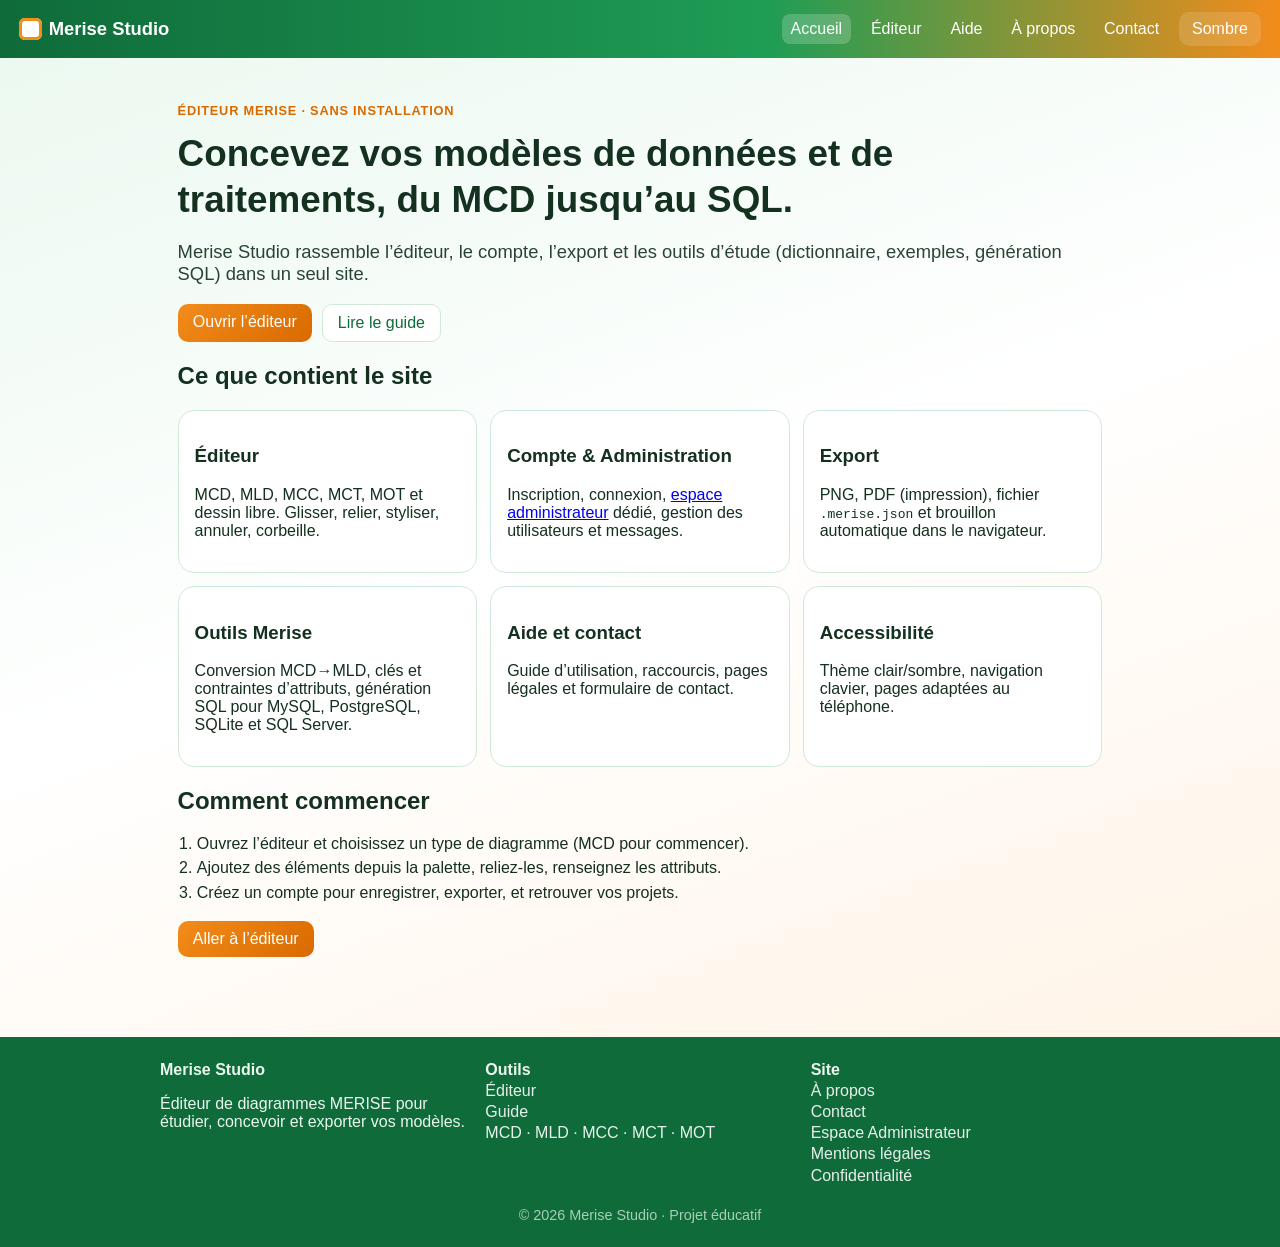
==== commit 9f242533: "Renforce la sécurité et aligne les animations du site" ====
--- a/index.html
+++ b/index.html
@@ -8,7 +8,7 @@
 <title>Merise Studio — diagrammes MERISE en ligne</title>
 <link rel="icon" href="favicon.svg" type="image/svg+xml">
 <link rel="manifest" href="manifest.webmanifest">
-<link rel="stylesheet" href="css/style.css?v=9">
+<link rel="stylesheet" href="css/style.css?v=10">
 </head>
 <body data-page="index.html">
 <main id="contenu" class="page">
@@ -42,7 +42,7 @@
     <p class="cta"><a class="btn primaire" href="editeur.html">Aller à l’éditeur</a></p>
   </section>
 </main>
-<script src="js/site.js?v=3"></script>
+<script src="js/site.js?v=4"></script>
 <script src="js/maintenance.js"></script>
 </body>
 </html>
--- a/css/style.css
+++ b/css/style.css
@@ -150,8 +150,10 @@
 input,select,textarea{transition:border-color var(--transition-rapide),box-shadow var(--transition-rapide)}
 input:focus,select:focus,textarea:focus{border-color:var(--vert);box-shadow:0 0 0 3px #1f9d5520;outline:0}
 .site-barre{animation:ms-entree-haut .58s cubic-bezier(.2,.75,.25,1) both}
-.ms-reveal{opacity:0;transform:translateY(22px);transition:opacity .58s cubic-bezier(.2,.7,.25,1),transform .62s cubic-bezier(.2,.7,.25,1);transition-delay:var(--ms-reveal-delay,0ms)}
+.ms-reveal{opacity:0;transform:translateY(18px);transition:opacity .68s cubic-bezier(.2,.7,.25,1),transform .68s cubic-bezier(.2,.7,.25,1);transition-delay:var(--ms-reveal-delay,0ms)}
 .ms-reveal.ms-visible{opacity:1;transform:translateY(0)}
+.page .cartes article.ms-reveal{transform:translateY(18px) scale(.98)}
+.page .cartes article.ms-reveal.ms-visible{transform:translateY(0) scale(1)}
 .site-nav a{transition:transform var(--transition-rapide),background-color var(--transition-douce)}
 .marque .logo{transition:transform .32s cubic-bezier(.2,.7,.25,1)}
 .app .barre{animation:ms-entree-haut .55s cubic-bezier(.2,.75,.25,1) both}
@@ -166,7 +168,7 @@
 @media(hover:hover){
   .site-nav a:hover{transform:translateY(-2px)}
   .marque:hover .logo{transform:rotate(-10deg) scale(1.06)}
-  .cartes article:hover{transform:translateY(-5px) scale(1.01);border-color:#a8d8b9;box-shadow:0 14px 30px #0f6b3a20}
+  .cartes article:hover,.page .cartes article.ms-visible:hover{transform:translateY(-5px) scale(1.01);border-color:#a8d8b9;box-shadow:0 14px 30px #0f6b3a20}
   .site-pied a:hover{opacity:1;transform:translateX(4px)}
 }
 @keyframes ms-entree-haut{from{opacity:0;transform:translateY(-14px)}to{opacity:1;transform:translateY(0)}}
